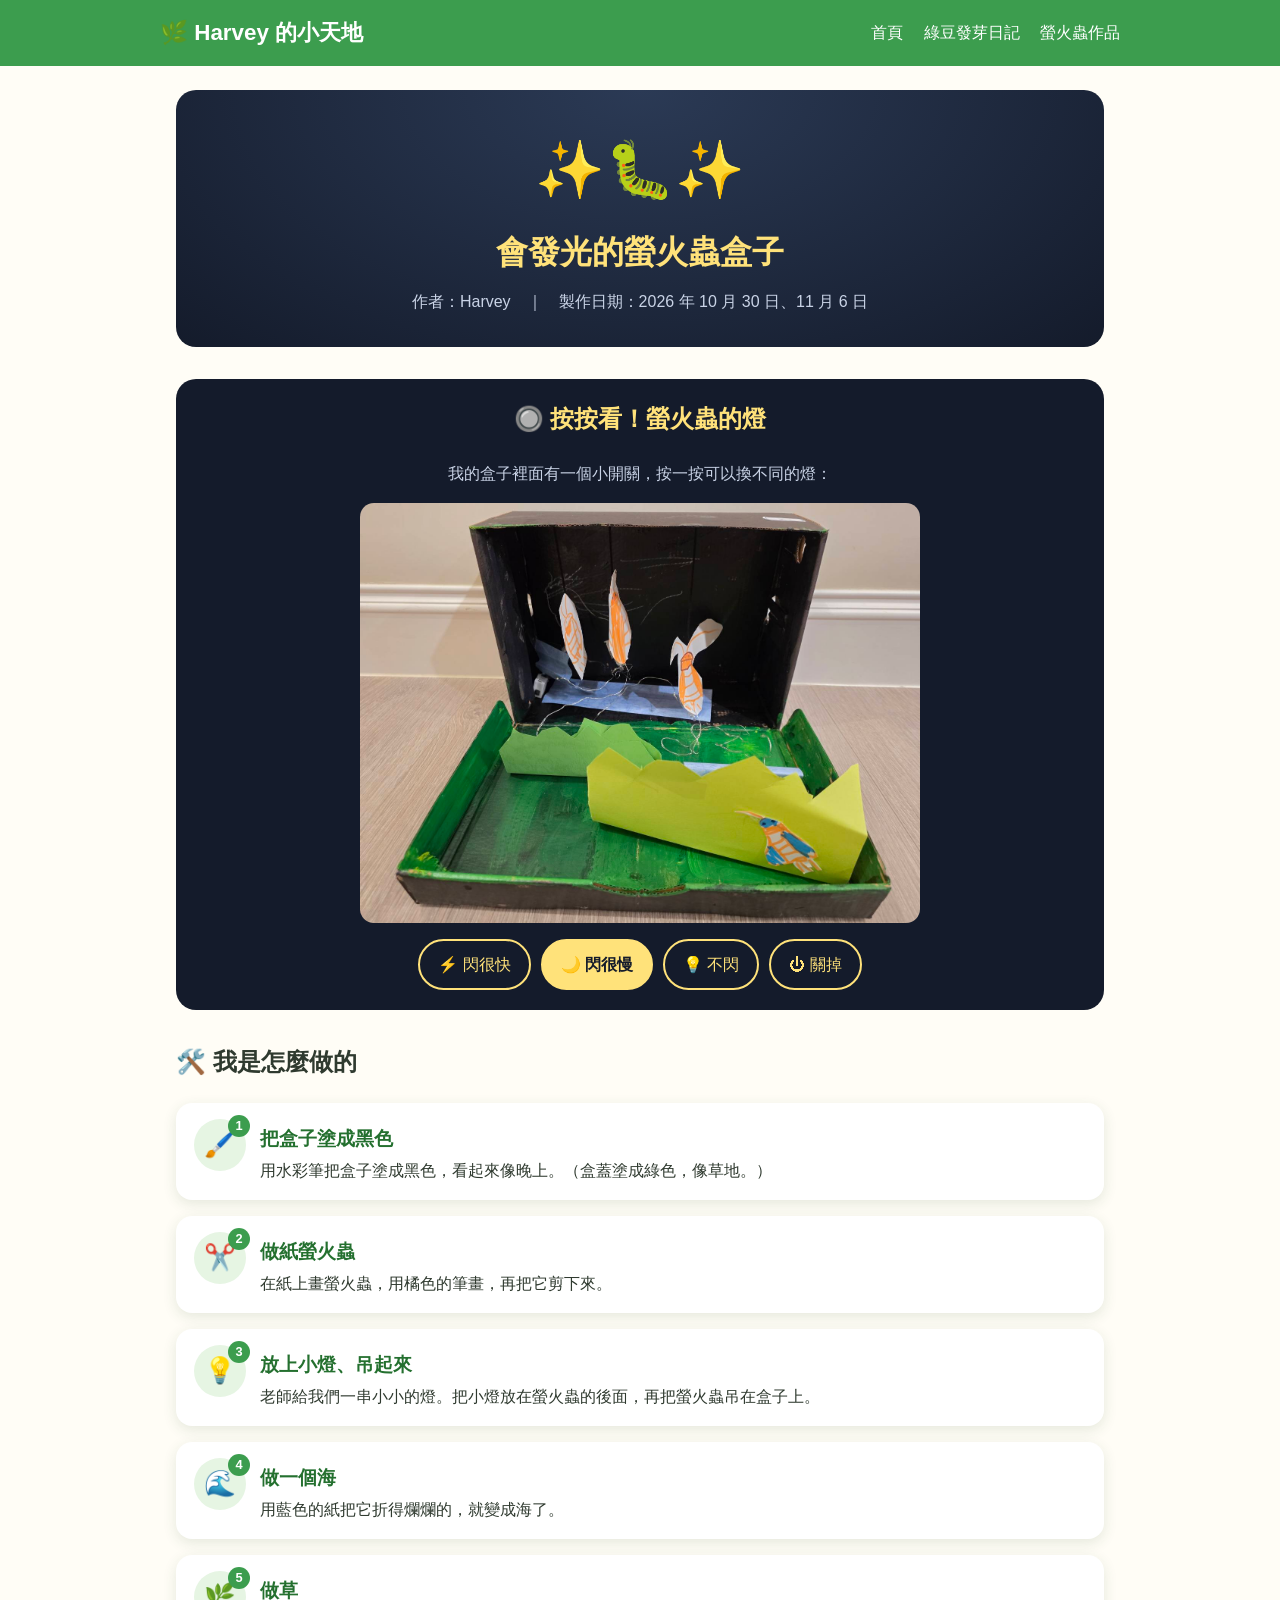
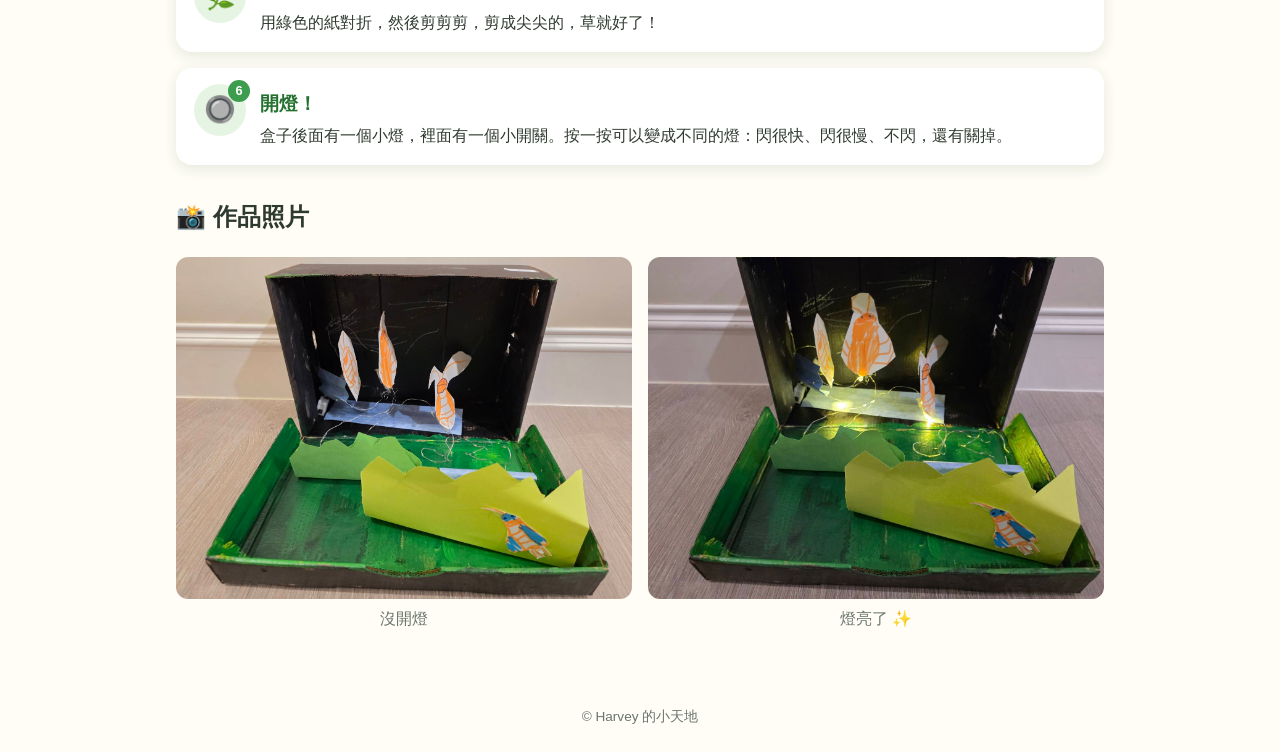
==== firefly.html @ 03e64368 "Harvey 的網站：首頁、綠豆發芽日記、螢火蟲作品" ====
<!DOCTYPE html>
<html lang="zh-Hant">
<head>
  <meta charset="UTF-8">
  <meta name="viewport" content="width=device-width, initial-scale=1.0">
  <title>螢火蟲作品｜Harvey 的小天地</title>
  <link rel="stylesheet" href="style.css">
</head>
<body>
  <header class="site-header">
    <div class="inner">
      <a class="logo" href="index.html">🌿 Harvey 的小天地</a>
      <nav>
        <a href="index.html">首頁</a>
        <a href="mung-bean-diary.html">綠豆發芽日記</a>
        <a href="firefly.html">螢火蟲作品</a>
      </nav>
    </div>
  </header>

  <main>
    <section class="hero hero-night">
      <div class="emoji">✨🐛✨</div>
      <h1>會發光的螢火蟲盒子</h1>
      <p>作者：Harvey　｜　製作日期：2026 年 10 月 30 日、11 月 6 日</p>
    </section>

    <!-- 互動開關：用真的照片切換亮燈 / 沒亮燈 -->
    <section class="ff-demo">
      <h2>🔘 按按看！螢火蟲的燈</h2>
      <p class="ff-hint">我的盒子裡面有一個小開關，按一按可以換不同的燈：</p>
      <div class="ff-stage" id="ff-stage" data-mode="slow">
        <img class="ff-off" src="images/firefly-off.jpg" alt="螢火蟲作品，沒開燈">
        <img class="ff-on" src="images/firefly-on.jpg" alt="螢火蟲作品，燈亮了">
      </div>
      <div class="ff-buttons" id="ff-buttons">
        <button data-mode="fast">⚡ 閃很快</button>
        <button data-mode="slow" class="active">🌙 閃很慢</button>
        <button data-mode="on">💡 不閃</button>
        <button data-mode="off">⏻ 關掉</button>
      </div>
    </section>

    <h2>🛠️ 我是怎麼做的</h2>
    <ol class="steps">
      <li>
        <span class="step-emoji">🖌️</span>
        <div>
          <h3>把盒子塗成黑色</h3>
          <p>用水彩筆把盒子塗成黑色，看起來像晚上。（盒蓋塗成綠色，像草地。）</p>
        </div>
      </li>
      <li>
        <span class="step-emoji">✂️</span>
        <div>
          <h3>做紙螢火蟲</h3>
          <p>在紙上畫螢火蟲，用橘色的筆畫，再把它剪下來。</p>
        </div>
      </li>
      <li>
        <span class="step-emoji">💡</span>
        <div>
          <h3>放上小燈、吊起來</h3>
          <p>老師給我們一串小小的燈。把小燈放在螢火蟲的後面，再把螢火蟲吊在盒子上。</p>
        </div>
      </li>
      <li>
        <span class="step-emoji">🌊</span>
        <div>
          <h3>做一個海</h3>
          <p>用藍色的紙把它折得爛爛的，就變成海了。</p>
        </div>
      </li>
      <li>
        <span class="step-emoji">🌿</span>
        <div>
          <h3>做草</h3>
          <p>用綠色的紙對折，然後剪剪剪，剪成尖尖的，草就好了！</p>
        </div>
      </li>
      <li>
        <span class="step-emoji">🔘</span>
        <div>
          <h3>開燈！</h3>
          <p>盒子後面有一個小燈，裡面有一個小開關。按一按可以變成不同的燈：閃很快、閃很慢、不閃，還有關掉。</p>
        </div>
      </li>
    </ol>

    <h2>📸 作品照片</h2>
    <div class="photo-pair">
      <figure>
        <img src="images/firefly-off.jpg" alt="螢火蟲作品，沒開燈" data-zoom>
        <figcaption>沒開燈</figcaption>
      </figure>
      <figure>
        <img src="images/firefly-on.jpg" alt="螢火蟲作品，燈亮了" data-zoom>
        <figcaption>燈亮了 ✨</figcaption>
      </figure>
    </div>
  </main>

  <div class="lightbox" id="lightbox" hidden><img alt=""></div>

  <footer>© Harvey 的小天地</footer>

  <script>
    // 開關按鈕：切換燈的模式
    (function () {
      var stage = document.getElementById('ff-stage');
      var buttons = document.querySelectorAll('#ff-buttons button');
      buttons.forEach(function (btn) {
        btn.addEventListener('click', function () {
          stage.dataset.mode = btn.dataset.mode;
          buttons.forEach(function (b) { b.classList.toggle('active', b === btn); });
        });
      });
    })();

    // 點照片放大，再點一下關閉
    (function () {
      var box = document.getElementById('lightbox');
      var big = box.querySelector('img');
      document.querySelectorAll('img[data-zoom]').forEach(function (img) {
        img.addEventListener('click', function () {
          big.src = img.src;
          big.alt = img.alt;
          box.hidden = false;
        });
      });
      box.addEventListener('click', function () { box.hidden = true; });
      document.addEventListener('keydown', function (e) { if (e.key === 'Escape') box.hidden = true; });
    })();
  </script>
</body>
</html>
---- style.css ----
:root {
  --green: #3c9d4e;
  --green-dark: #24702f;
  --green-light: #e6f5e3;
  --bean: #7fb069;
  --soil: #8a6a4f;
  --cream: #fffdf6;
  --text: #2f3a2f;
  --muted: #6b766b;
  --card: #ffffff;
  --shadow: 0 4px 14px rgba(40, 80, 40, 0.12);
}

* { box-sizing: border-box; }

body {
  margin: 0;
  font-family: "Noto Sans TC", "Microsoft JhengHei", "PingFang TC", sans-serif;
  background: var(--cream);
  color: var(--text);
  line-height: 1.7;
}

a { color: var(--green-dark); }

/* ---------- 頂部導覽 ---------- */
.site-header {
  background: var(--green);
  color: #fff;
  padding: 14px 16px;
}
.site-header .inner {
  max-width: 960px;
  margin: 0 auto;
  display: flex;
  align-items: center;
  justify-content: space-between;
  flex-wrap: wrap;
  gap: 8px;
}
.site-header .logo {
  font-size: 1.4rem;
  font-weight: 700;
  color: #fff;
  text-decoration: none;
}
.site-header nav a {
  color: #fff;
  text-decoration: none;
  margin-left: 16px;
  font-weight: 500;
}
.site-header nav a:hover { text-decoration: underline; }

main {
  max-width: 960px;
  margin: 0 auto;
  padding: 24px 16px 48px;
}

/* ---------- 大標題區 ---------- */
.hero {
  text-align: center;
  padding: 32px 16px;
  background: var(--green-light);
  border-radius: 20px;
  margin-bottom: 32px;
}
.hero .emoji { font-size: 3.5rem; }
.hero h1 {
  margin: 8px 0;
  font-size: 2rem;
  color: var(--green-dark);
}
.hero p { margin: 0; color: var(--muted); }

/* ---------- 首頁卡片 ---------- */
.project-grid {
  display: grid;
  grid-template-columns: repeat(auto-fill, minmax(240px, 1fr));
  gap: 20px;
}
.project-card {
  background: var(--card);
  border-radius: 16px;
  box-shadow: var(--shadow);
  padding: 20px;
  text-decoration: none;
  color: var(--text);
  transition: transform 0.15s;
}
.project-card:hover { transform: translateY(-4px); }
.project-card .emoji { font-size: 2.5rem; }
.project-card .card-cover {
  width: 100%;
  aspect-ratio: 4 / 3;
  object-fit: cover;
  border-radius: 10px;
  display: block;
}
.project-card h3 { margin: 8px 0 4px; color: var(--green-dark); }
.project-card p { margin: 0; color: var(--muted); font-size: 0.95rem; }
.project-card.coming-soon { opacity: 0.55; pointer-events: none; }

/* ---------- 實驗資訊 ---------- */
.info-box {
  background: var(--card);
  border-left: 6px solid var(--bean);
  border-radius: 12px;
  box-shadow: var(--shadow);
  padding: 16px 20px;
  margin-bottom: 32px;
}
.info-box h2 { margin-top: 0; color: var(--green-dark); }
.info-box ul { margin: 0; padding-left: 20px; }

/* ---------- 成長圖表 ---------- */
.chart-box {
  background: var(--card);
  border-radius: 16px;
  box-shadow: var(--shadow);
  padding: 20px;
  margin-bottom: 32px;
}
.chart-box h2 { margin-top: 0; color: var(--green-dark); }
.bars {
  display: flex;
  align-items: flex-end;
  gap: 10px;
  height: 200px;
  border-bottom: 3px solid var(--soil);
  padding-top: 24px;
  overflow-x: auto;
}
.bar {
  flex: 1 0 36px;
  display: flex;
  flex-direction: column;
  align-items: center;
  justify-content: flex-end;
  height: 100%;
}
.bar .fill {
  width: 100%;
  background: linear-gradient(to top, var(--green-dark), var(--bean));
  border-radius: 8px 8px 0 0;
  min-height: 2px;
}
.bar .value { font-size: 0.8rem; color: var(--muted); }
.bar-labels {
  display: flex;
  gap: 10px;
  overflow-x: auto;
}
.bar-labels span {
  flex: 1 0 36px;
  text-align: center;
  font-size: 0.8rem;
  color: var(--muted);
}

/* ---------- 日記時間軸 ---------- */
.timeline {
  position: relative;
  padding-left: 28px;
}
.timeline::before {
  content: "";
  position: absolute;
  left: 9px;
  top: 0;
  bottom: 0;
  width: 4px;
  background: var(--bean);
  border-radius: 2px;
}
.entry {
  position: relative;
  background: var(--card);
  border-radius: 16px;
  box-shadow: var(--shadow);
  padding: 18px 20px;
  margin-bottom: 24px;
}
.entry::before {
  content: "🌱";
  position: absolute;
  left: -34px;
  top: 14px;
  font-size: 1.3rem;
  background: var(--cream);
  border-radius: 50%;
}
.entry-head {
  display: flex;
  justify-content: space-between;
  align-items: baseline;
  flex-wrap: wrap;
  gap: 4px 12px;
  margin-bottom: 8px;
}
.entry-head h3 { margin: 0; color: var(--green-dark); }
.entry-head .date { color: var(--muted); font-size: 0.9rem; }
.tags { display: flex; flex-wrap: wrap; gap: 8px; margin-bottom: 10px; }
.tag {
  background: var(--green-light);
  color: var(--green-dark);
  border-radius: 999px;
  padding: 2px 12px;
  font-size: 0.85rem;
}
.entry img {
  width: 100%;
  max-width: 420px;
  border-radius: 12px;
  display: block;
  margin: 10px 0;
}
.photo-placeholder {
  max-width: 420px;
  aspect-ratio: 4 / 3;
  border: 2px dashed var(--bean);
  border-radius: 12px;
  display: flex;
  align-items: center;
  justify-content: center;
  color: var(--muted);
  font-size: 0.9rem;
  margin: 10px 0;
  background: #fafff8;
}
.entry p { margin: 6px 0; }

/* ---------- 照片 ---------- */
img[data-zoom] { cursor: zoom-in; }
.growth-strip {
  display: grid;
  grid-template-columns: repeat(4, 1fr);
  gap: 12px;
}
.growth-strip figure { margin: 0; text-align: center; }
.growth-strip img {
  width: 100%;
  aspect-ratio: 3 / 4;
  object-fit: cover;
  border-radius: 12px;
  display: block;
}
.growth-strip figcaption {
  font-size: 0.85rem;
  color: var(--muted);
  margin-top: 6px;
  line-height: 1.4;
}
.photo-row {
  display: grid;
  grid-template-columns: 1fr 1fr;
  gap: 10px;
  max-width: 420px;
}
.photo-row img { margin: 10px 0; }
.entry.no-photo { background: #f7f8f5; box-shadow: none; border: 2px dashed #d6dccf; }
.entry.no-photo p { color: var(--muted); }
.lightbox {
  position: fixed;
  inset: 0;
  background: rgba(0, 0, 0, 0.85);
  display: flex;
  align-items: center;
  justify-content: center;
  padding: 16px;
  z-index: 100;
  cursor: zoom-out;
}
.lightbox[hidden] { display: none; }
.lightbox img { max-width: 100%; max-height: 100%; border-radius: 8px; }

.conclusion ul { margin: 0; padding-left: 20px; }

/* ---------- 螢火蟲作品 ---------- */
.hero-night {
  background: radial-gradient(ellipse at top, #2b3a55, #141b2b);
  color: #fff;
}
.hero-night h1 { color: #ffe27a; }
.hero-night p { color: #c9d3e6; }

.ff-demo {
  background: #141b2b;
  color: #fff;
  border-radius: 20px;
  padding: 20px;
  margin-bottom: 32px;
  text-align: center;
}
.ff-demo h2 { margin-top: 0; color: #ffe27a; }
.ff-hint { color: #c9d3e6; margin-top: 0; }
.ff-stage {
  position: relative;
  max-width: 560px;
  margin: 0 auto 16px;
  border-radius: 14px;
  overflow: hidden;
  aspect-ratio: 1477 / 1108;
}
.ff-stage img {
  position: absolute;
  inset: 0;
  width: 100%;
  height: 100%;
  object-fit: cover;
}
.ff-stage .ff-on { opacity: 0; }
.ff-stage[data-mode="on"] .ff-on { opacity: 1; }
.ff-stage[data-mode="fast"] .ff-on { animation: ff-blink 0.35s steps(1) infinite; }
.ff-stage[data-mode="slow"] .ff-on { animation: ff-glow 2.4s ease-in-out infinite; }
@keyframes ff-blink { 0% { opacity: 1; } 50% { opacity: 0; } }
@keyframes ff-glow { 0%, 100% { opacity: 0; } 50% { opacity: 1; } }

.ff-buttons {
  display: flex;
  flex-wrap: wrap;
  justify-content: center;
  gap: 10px;
}
.ff-buttons button {
  font: inherit;
  font-size: 1rem;
  padding: 10px 18px;
  border-radius: 999px;
  border: 2px solid #ffe27a;
  background: transparent;
  color: #ffe27a;
  cursor: pointer;
}
.ff-buttons button.active {
  background: #ffe27a;
  color: #141b2b;
  font-weight: 700;
}

.steps {
  list-style: none;
  padding: 0;
  margin: 0 0 32px;
  counter-reset: step;
  display: grid;
  gap: 16px;
}
.steps li {
  counter-increment: step;
  display: flex;
  gap: 14px;
  align-items: flex-start;
  background: var(--card);
  border-radius: 16px;
  box-shadow: var(--shadow);
  padding: 16px 18px;
}
.step-emoji {
  flex: 0 0 52px;
  height: 52px;
  border-radius: 50%;
  background: var(--green-light);
  display: flex;
  align-items: center;
  justify-content: center;
  font-size: 1.6rem;
  position: relative;
}
.step-emoji::after {
  content: counter(step);
  position: absolute;
  top: -4px;
  right: -4px;
  width: 22px;
  height: 22px;
  border-radius: 50%;
  background: var(--green);
  color: #fff;
  font-size: 0.8rem;
  font-weight: 700;
  display: flex;
  align-items: center;
  justify-content: center;
}
.steps h3 { margin: 4px 0 2px; color: var(--green-dark); }
.steps p { margin: 0; }

.photo-pair {
  display: grid;
  grid-template-columns: 1fr 1fr;
  gap: 16px;
}
.photo-pair figure { margin: 0; text-align: center; }
.photo-pair img { width: 100%; border-radius: 12px; display: block; }
.photo-pair figcaption { color: var(--muted); margin-top: 6px; }

@media (prefers-reduced-motion: reduce) {
  .ff-stage[data-mode="fast"] .ff-on { animation-duration: 1.2s; }
}

.conclusion {
  background: var(--green-light);
  border-radius: 16px;
  padding: 20px;
}
.conclusion h2 { margin-top: 0; color: var(--green-dark); }

footer {
  text-align: center;
  color: var(--muted);
  font-size: 0.85rem;
  padding: 24px 16px;
}

@media (max-width: 600px) {
  .hero h1 { font-size: 1.6rem; }
  .site-header nav a { margin-left: 0; margin-right: 14px; }
  .growth-strip { grid-template-columns: repeat(2, 1fr); }
  .photo-pair { grid-template-columns: 1fr; }
}
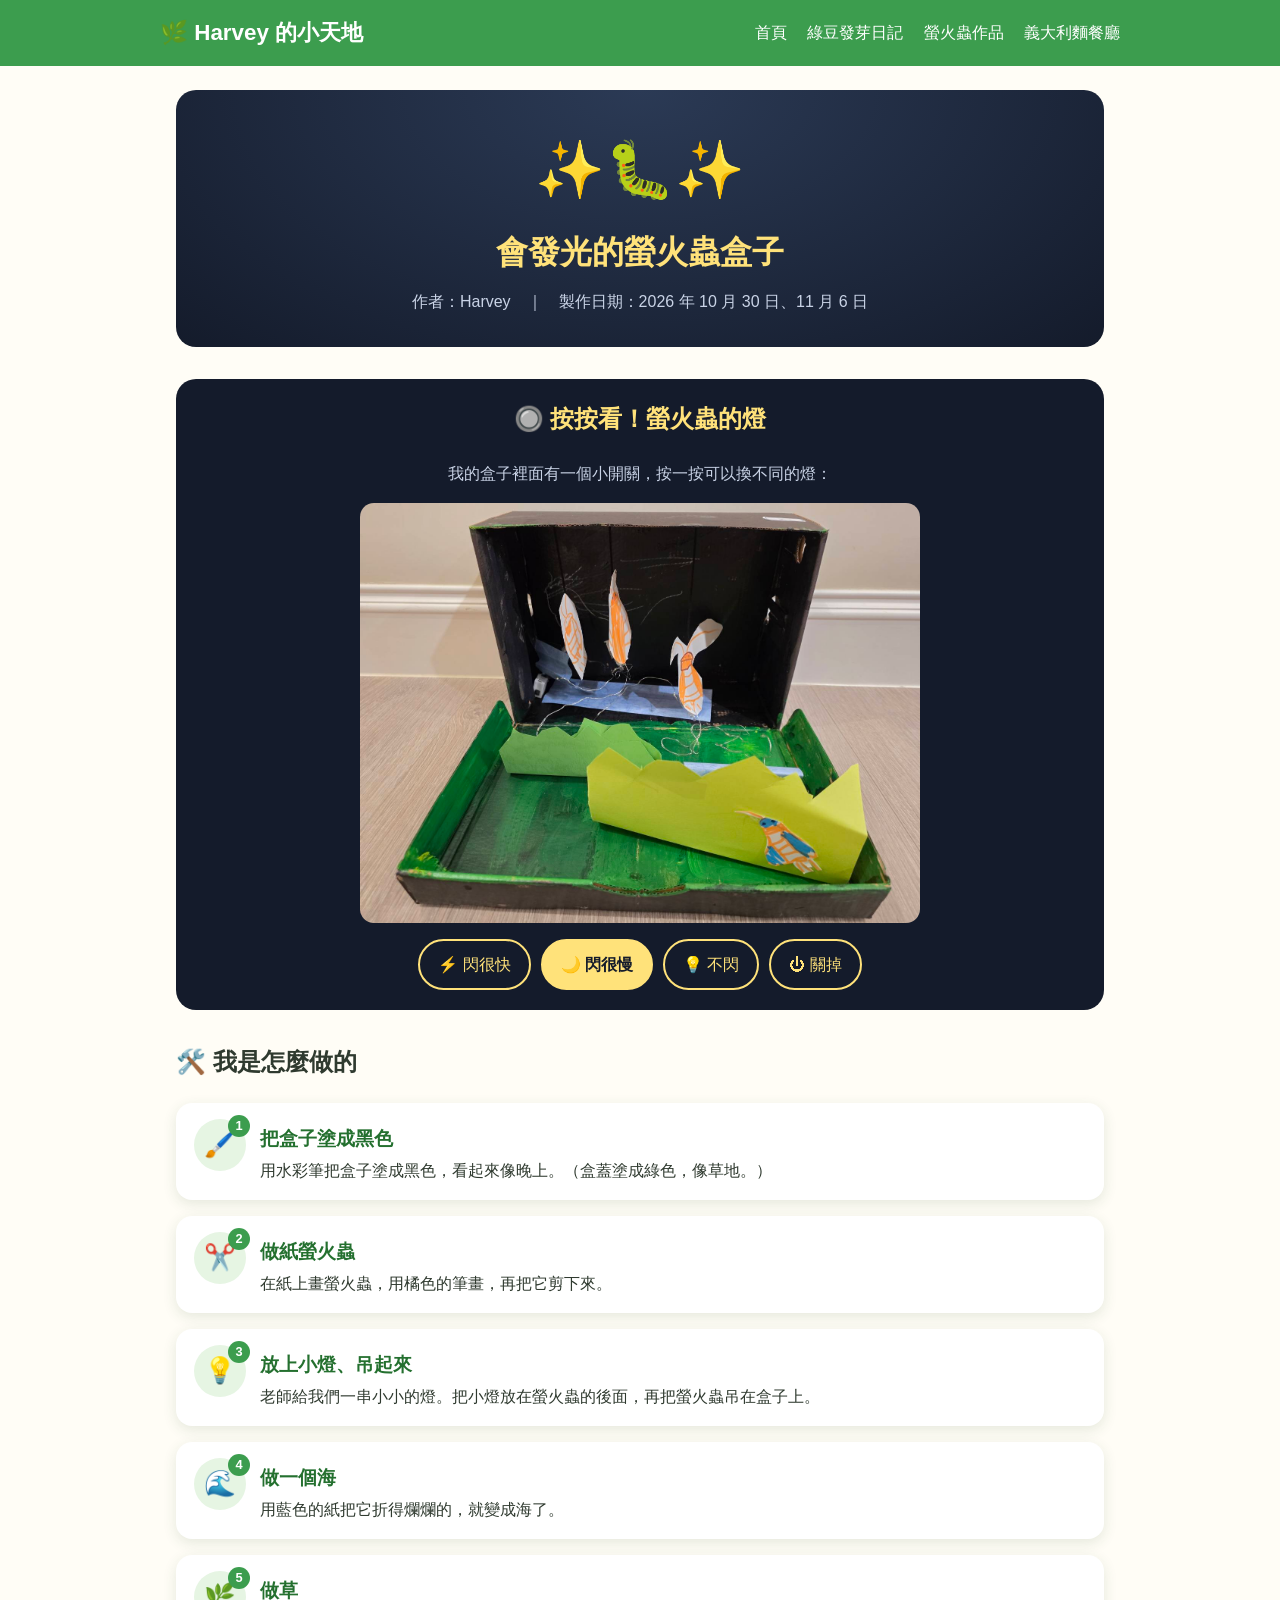
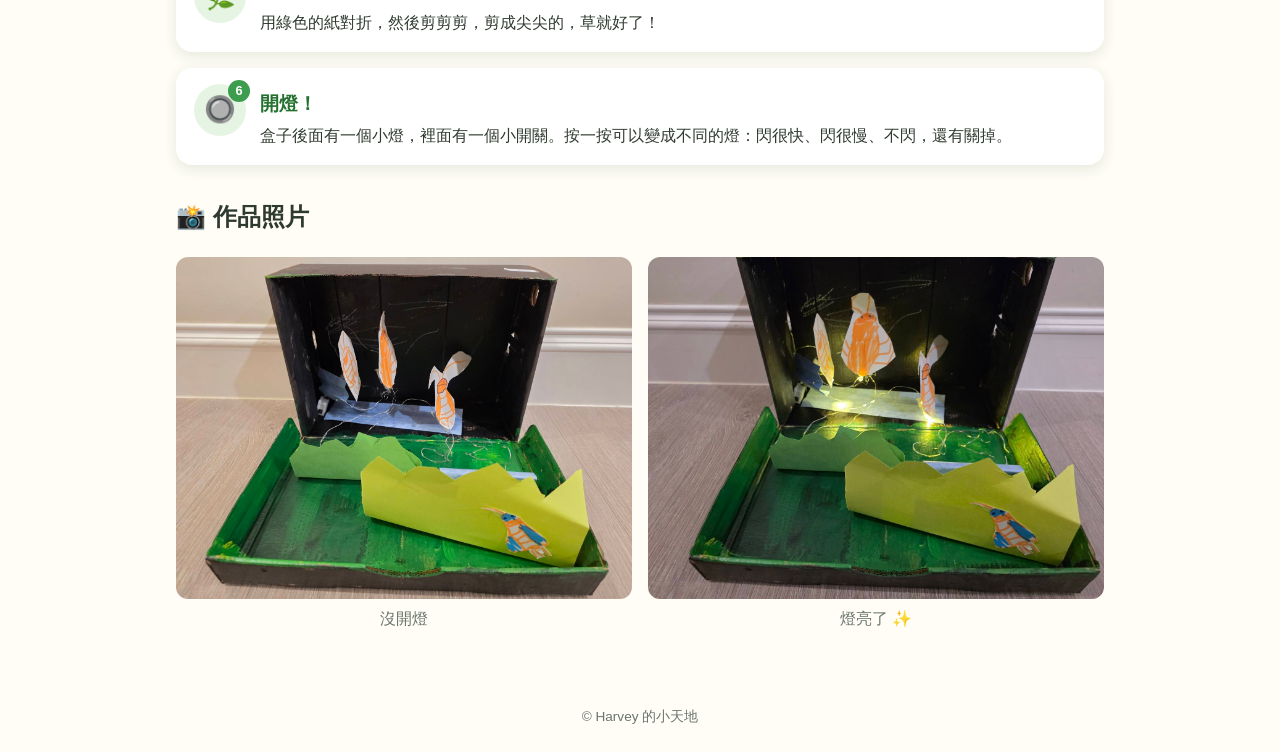
==== commit 7c0854f2: "新增義大利麵餐廳美食日記 Co-Authored-By: Claude Opus 5.5 <noreply@anthropic.com>" ====
--- a/firefly.html
+++ b/firefly.html
@@ -14,6 +14,7 @@
         <a href="index.html">首頁</a>
         <a href="mung-bean-diary.html">綠豆發芽日記</a>
         <a href="firefly.html">螢火蟲作品</a>
+        <a href="italian-dinner.html">義大利麵餐廳</a>
       </nav>
     </div>
   </header>
--- a/style.css
+++ b/style.css
@@ -396,6 +396,62 @@
 .photo-pair img { width: 100%; border-radius: 12px; display: block; }
 .photo-pair figcaption { color: var(--muted); margin-top: 6px; }
 
+/* ---------- 義大利麵餐廳 ---------- */
+.hero-food { background: linear-gradient(135deg, #fff1e0, #ffe0d6); }
+.hero-food h1 { color: #b8432f; }
+.food-box { border-left-color: #e0794f; }
+.food-box h2 { color: #b8432f; }
+.day-route { list-style: none; padding: 0; margin: 0; }
+.day-route li { display: flex; gap: 10px; align-items: center; padding: 4px 0; }
+.day-route span { font-size: 1.5rem; }
+
+.food-grid {
+  display: grid;
+  grid-template-columns: repeat(auto-fill, minmax(240px, 1fr));
+  gap: 20px;
+  margin-bottom: 32px;
+}
+.food-card {
+  background: var(--card);
+  border-radius: 16px;
+  box-shadow: var(--shadow);
+  overflow: hidden;
+  display: flex;
+  flex-direction: column;
+}
+.food-card img {
+  width: 100%;
+  aspect-ratio: 4 / 3;
+  object-fit: cover;
+  display: block;
+}
+.food-emoji {
+  aspect-ratio: 4 / 3;
+  display: flex;
+  align-items: center;
+  justify-content: center;
+  font-size: 4rem;
+  background: #fff4e6;
+}
+.food-body { padding: 14px 16px 16px; }
+.food-body h3 { margin: 0 0 4px; color: #b8432f; }
+.food-body p { margin: 6px 0 0; }
+.love { font-size: 0.95rem; }
+.super-love { outline: 3px solid #ff9db0; }
+.super-love .food-emoji { background: #ffe6ec; }
+.super-love .love { font-weight: 700; color: #d63a5c; font-size: 1.1rem; }
+.sour .love { font-weight: 700; color: #b58a00; }
+
+.wide-photo { margin: 0 auto 32px; max-width: 360px; text-align: center; }
+.wide-photo img { width: 100%; border-radius: 16px; display: block; }
+.wide-photo figcaption { color: var(--muted); margin-top: 6px; }
+
+.fun-find { background: #fff4e6; }
+.fun-find h2 { color: #b8432f; }
+.fun-row { display: flex; gap: 16px; align-items: center; flex-wrap: wrap; }
+.fun-row img { width: 220px; max-width: 100%; border-radius: 12px; }
+.fun-row p { flex: 1 1 200px; margin: 0; }
+
 @media (prefers-reduced-motion: reduce) {
   .ff-stage[data-mode="fast"] .ff-on { animation-duration: 1.2s; }
 }
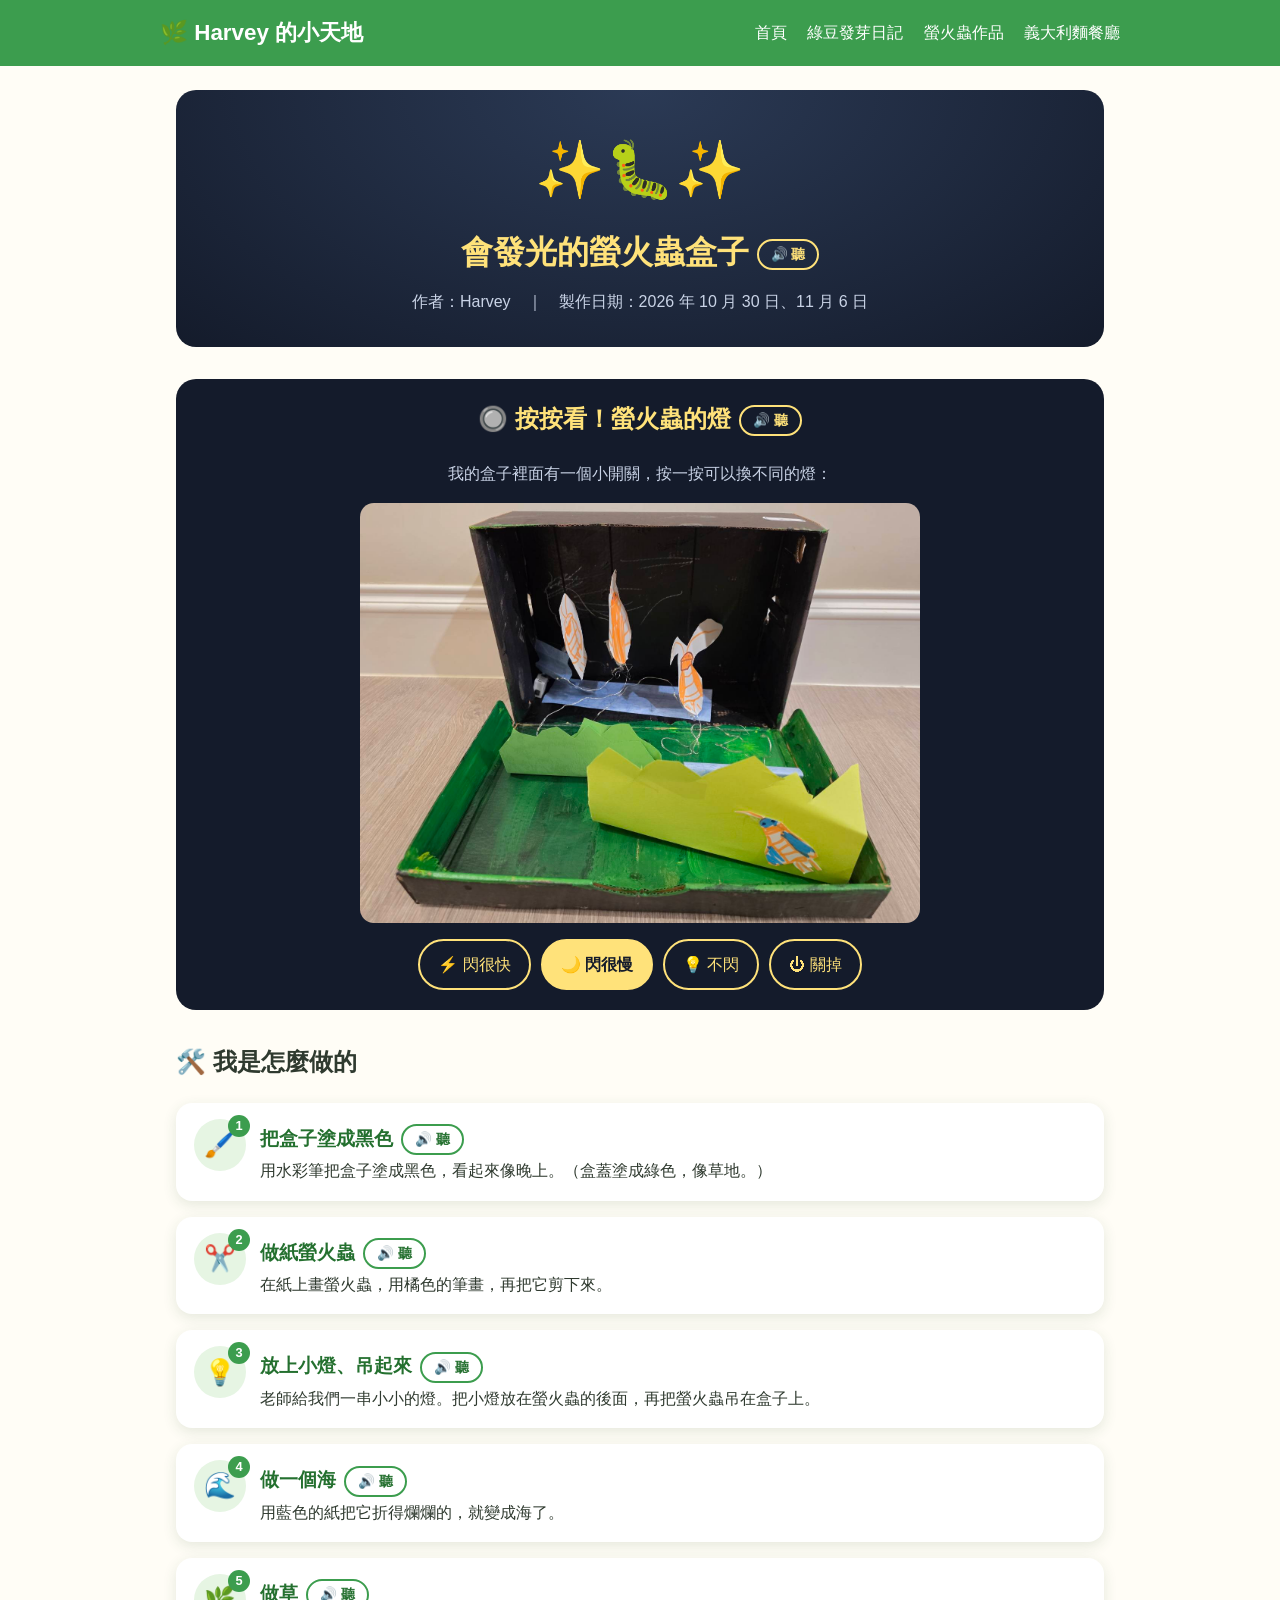
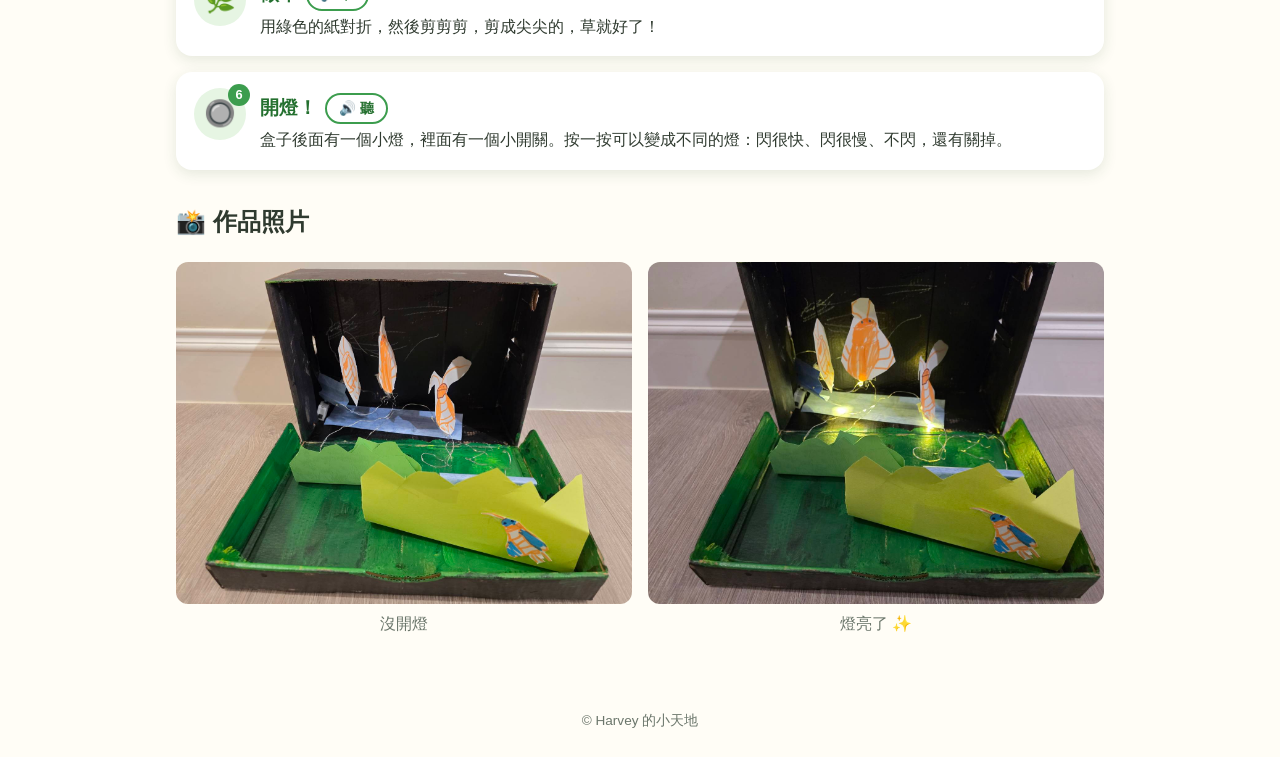
==== commit 6f4cbada: "加上朗讀按鈕 Co-Authored-By: Claude Opus 5.5 <noreply@anthropic.com>" ====
--- a/firefly.html
+++ b/firefly.html
@@ -133,5 +133,6 @@
       document.addEventListener('keydown', function (e) { if (e.key === 'Escape') box.hidden = true; });
     })();
   </script>
+  <script src="read-aloud.js"></script>
 </body>
 </html>
--- a/style.css
+++ b/style.css
@@ -452,6 +452,29 @@
 .fun-row img { width: 220px; max-width: 100%; border-radius: 12px; }
 .fun-row p { flex: 1 1 200px; margin: 0; }
 
+/* ---------- 朗讀按鈕 ---------- */
+.tts-btn {
+  font: inherit;
+  font-size: 0.85rem;
+  font-weight: 700;
+  vertical-align: middle;
+  margin-left: 8px;
+  padding: 2px 12px;
+  border-radius: 999px;
+  border: 2px solid var(--green);
+  background: #fff;
+  color: var(--green-dark);
+  cursor: pointer;
+  white-space: nowrap;
+}
+.tts-btn:hover { background: var(--green-light); }
+.tts-btn.playing { background: var(--green); color: #fff; }
+.tts-reading { outline: 3px solid #ffd54a; outline-offset: 2px; }
+.hero-night .tts-btn, .ff-demo .tts-btn { border-color: #ffe27a; background: transparent; color: #ffe27a; }
+.hero-night .tts-btn.playing, .ff-demo .tts-btn.playing { background: #ffe27a; color: #141b2b; }
+.hero-food .tts-btn, .food-card .tts-btn, .food-box .tts-btn, .fun-find .tts-btn { border-color: #e0794f; color: #b8432f; }
+.food-card .tts-btn.playing, .hero-food .tts-btn.playing, .food-box .tts-btn.playing, .fun-find .tts-btn.playing { background: #e0794f; color: #fff; }
+
 @media (prefers-reduced-motion: reduce) {
   .ff-stage[data-mode="fast"] .ff-on { animation-duration: 1.2s; }
 }
